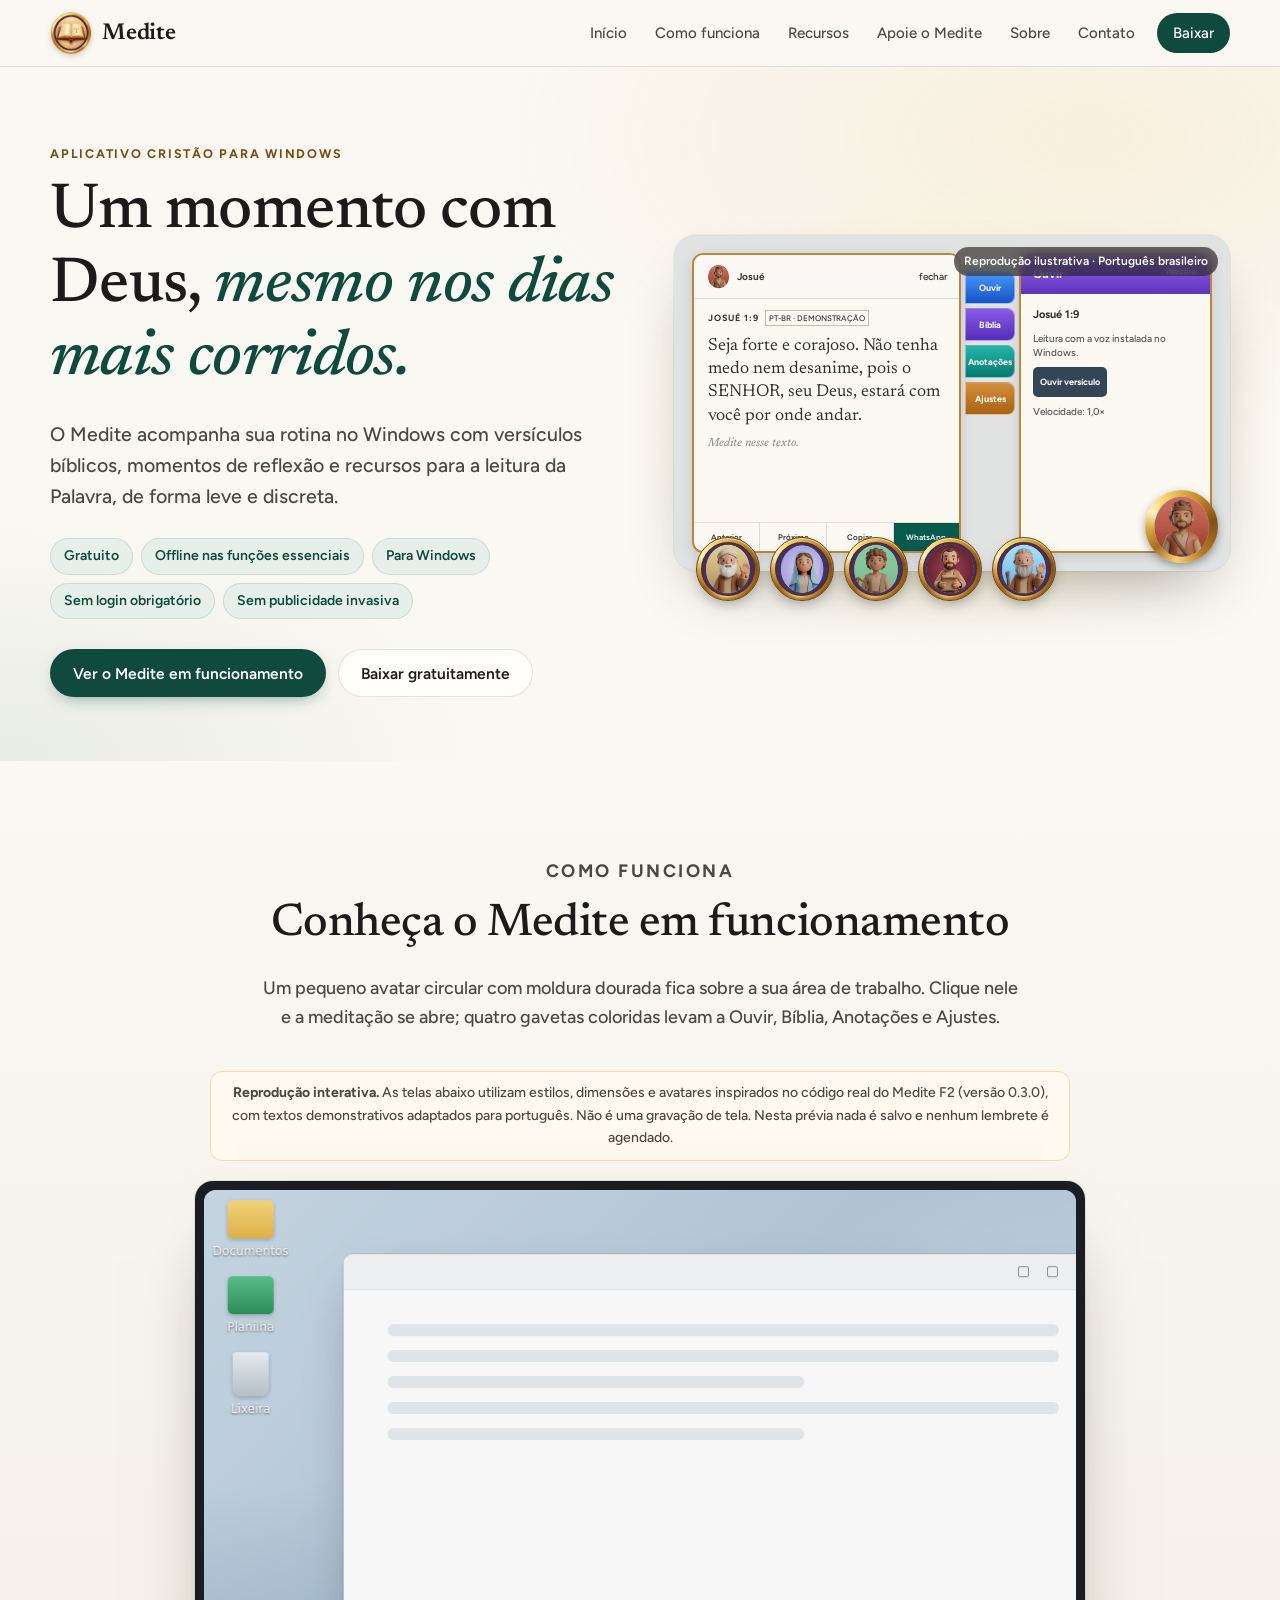
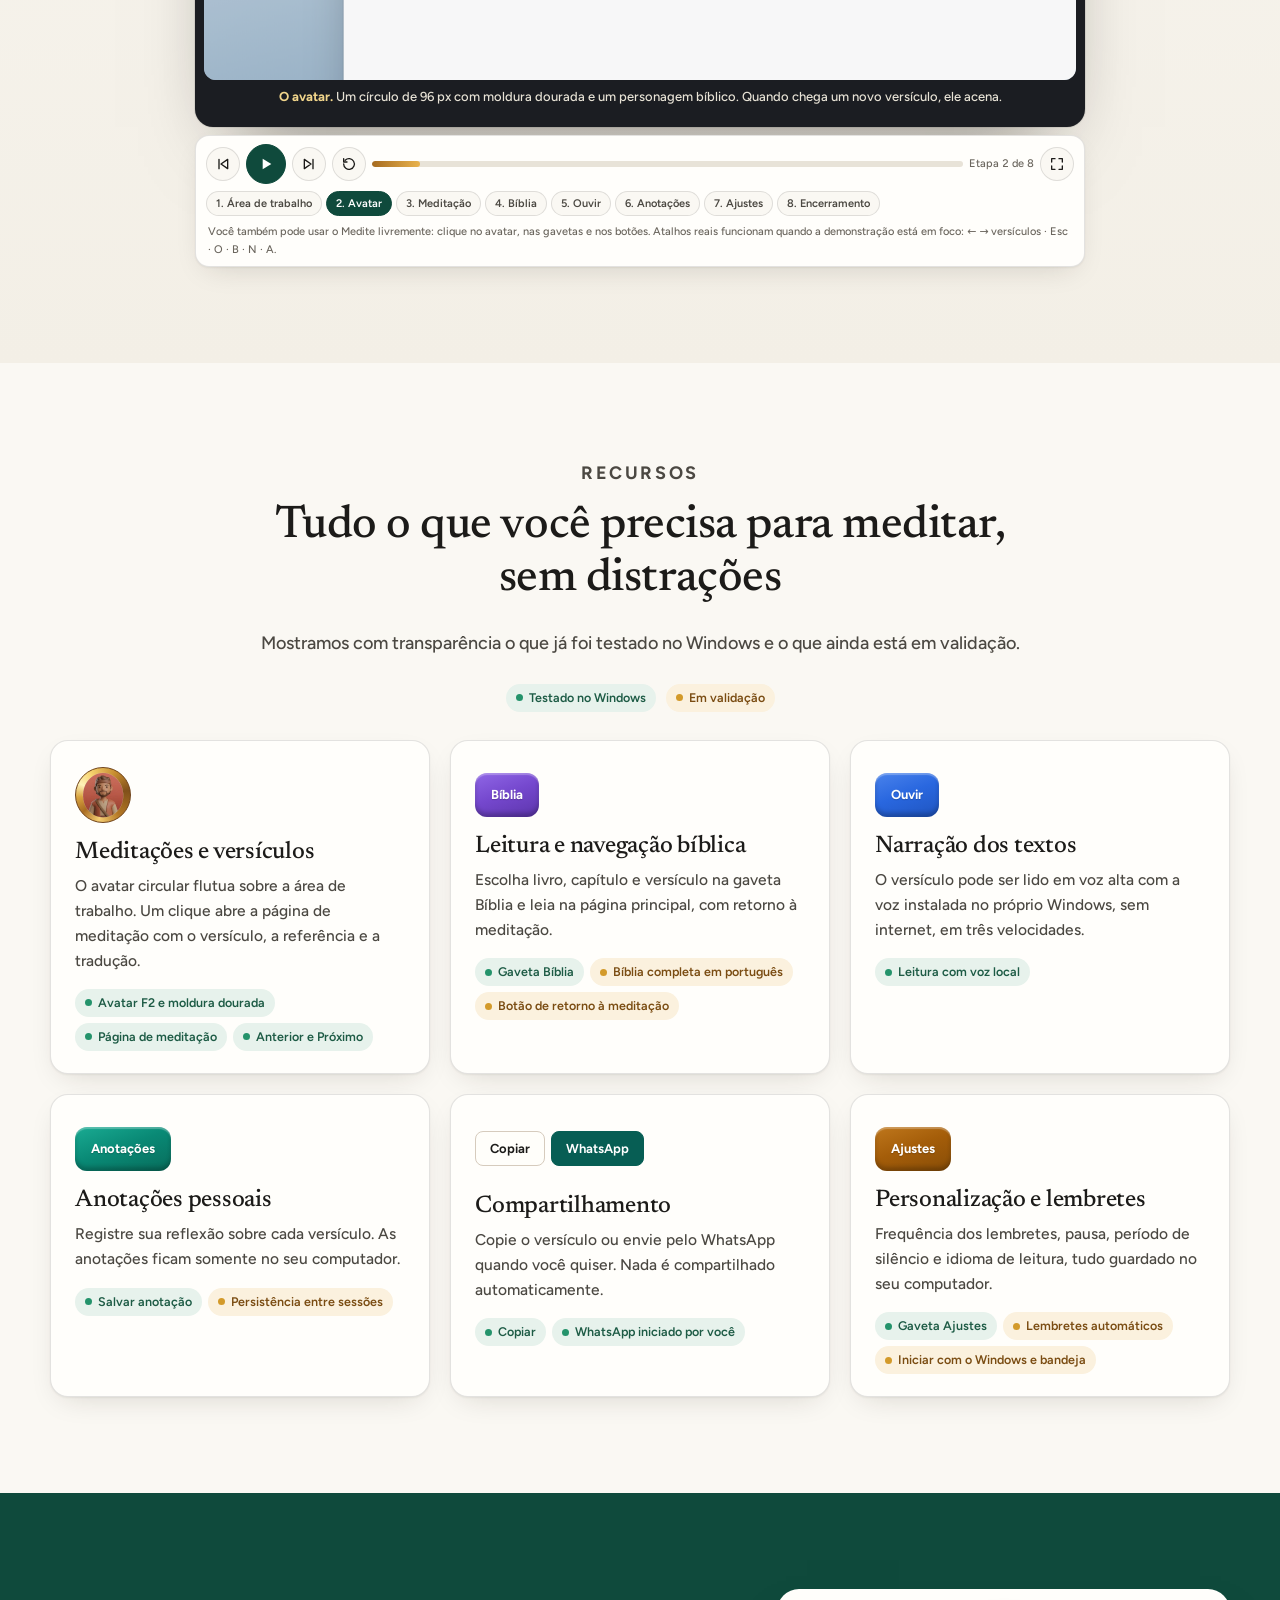
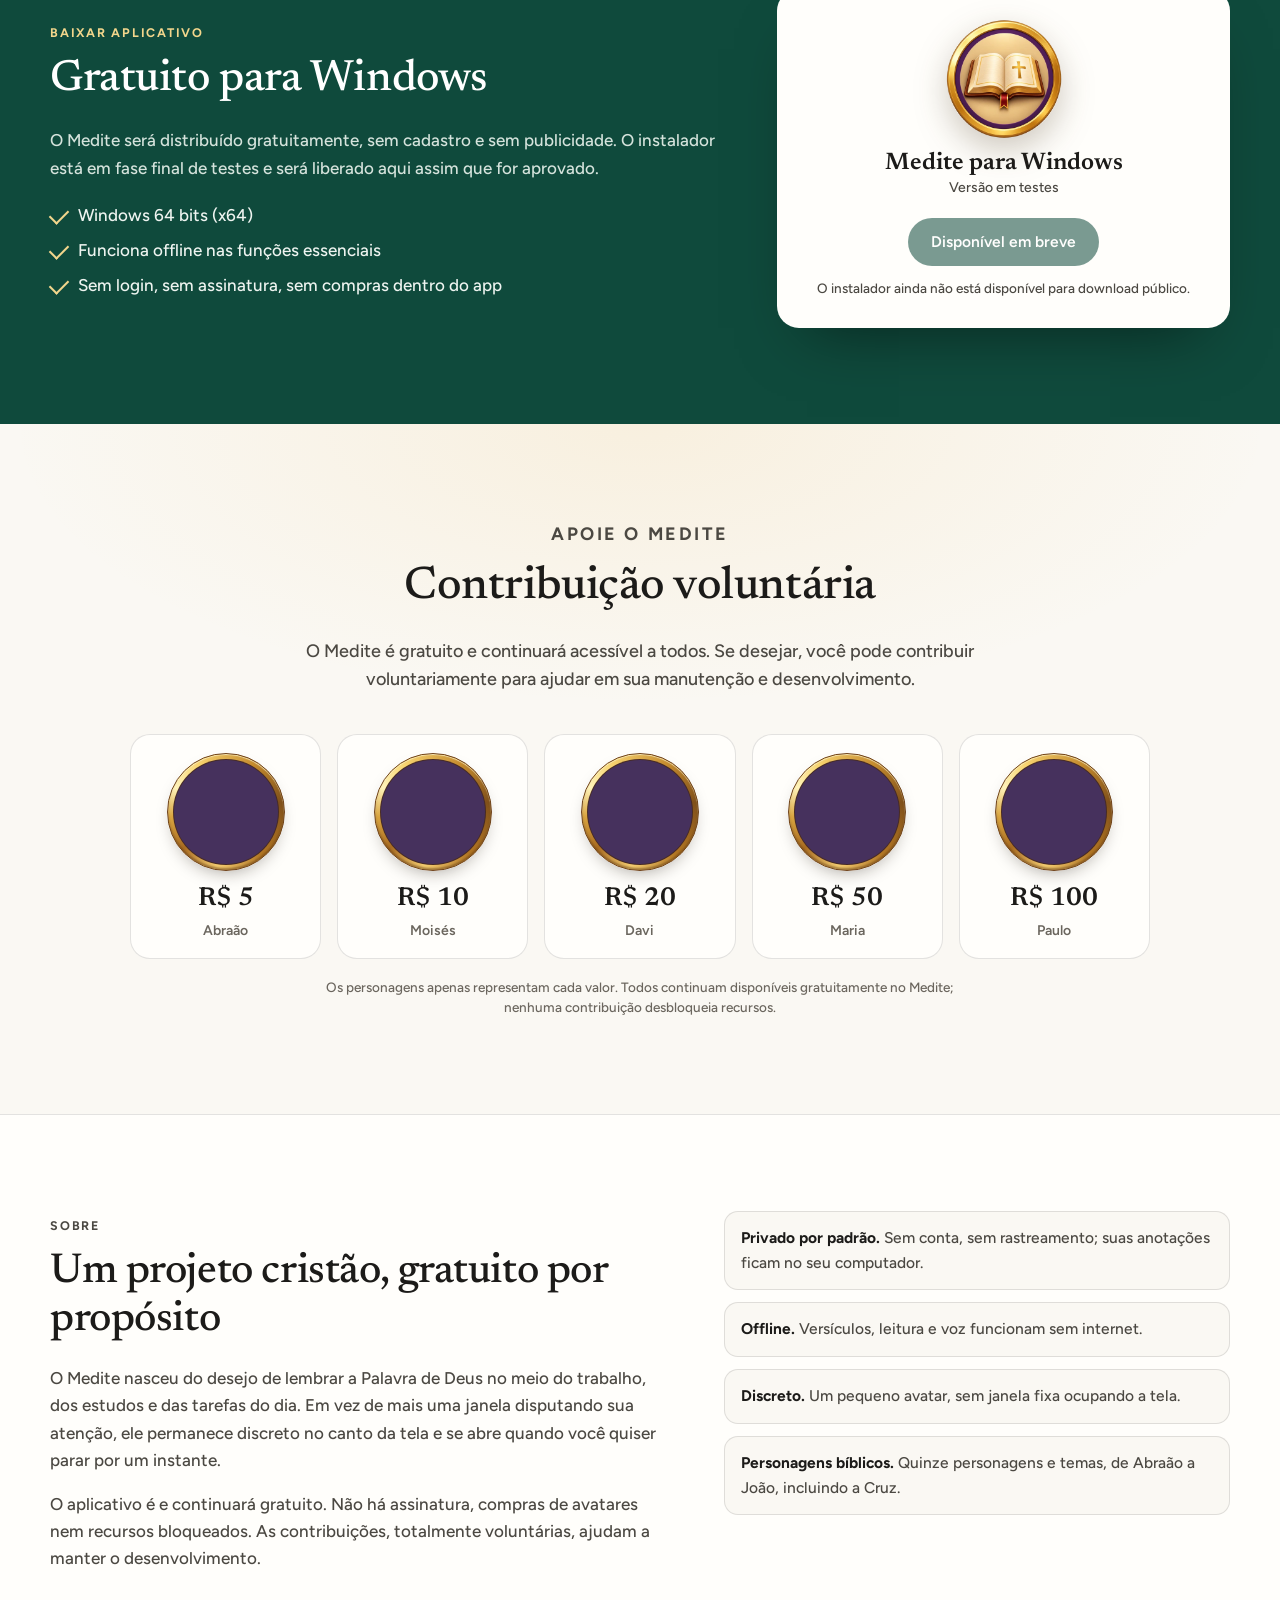
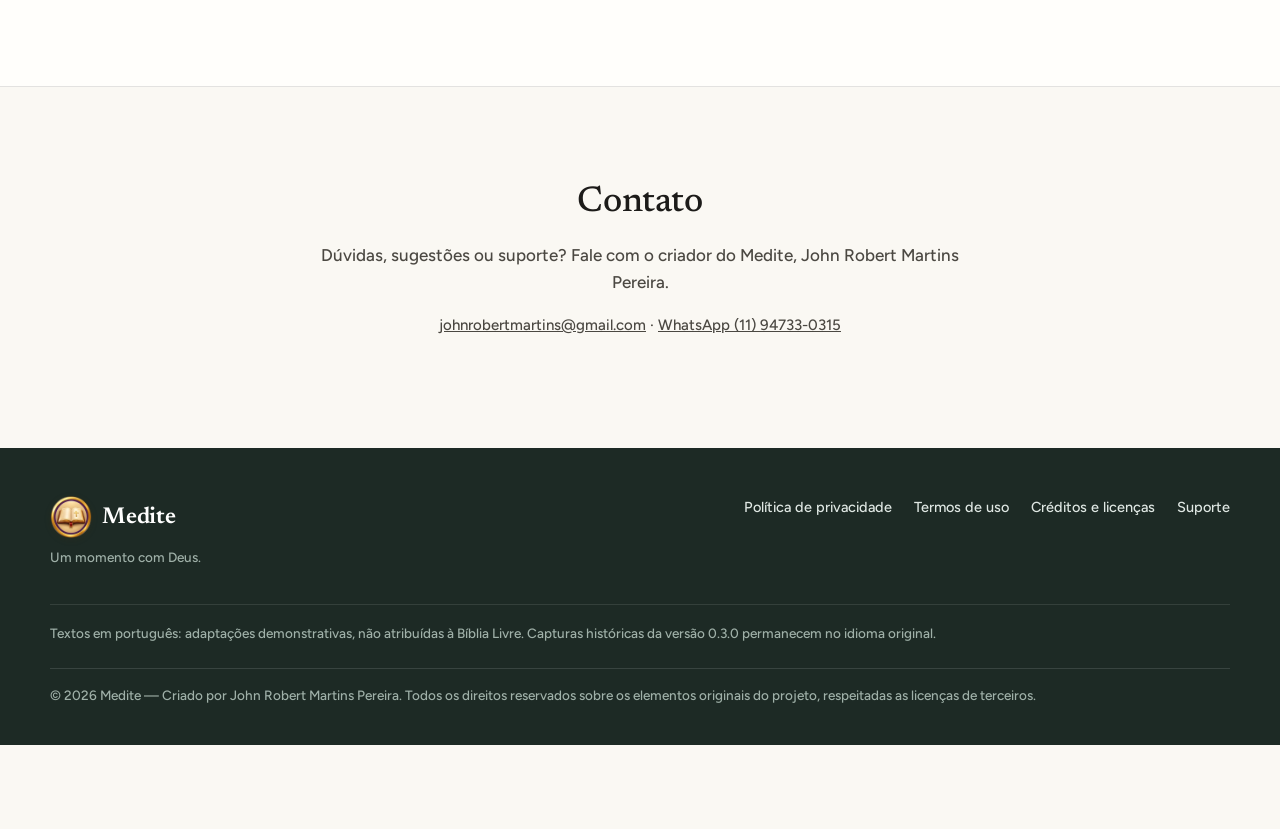
==== baixar/index.html @ 4b74a592 "feat(site): atalho /baixar/ para seção de download sem ativar instalador" ====
<!doctype html>
<html lang="pt-BR">
<head>
<meta charset="utf-8">
<meta name="viewport" content="width=device-width,initial-scale=1">
<meta name="robots" content="noindex,follow">
<title>Baixar Medite — Aplicativo gratuito para Windows</title>
<meta http-equiv="refresh" content="0;url=../#download">
<link rel="canonical" href="https://john-notebook-brasil.github.io/medite-site/#download">
<style>body{font-family:system-ui,sans-serif;max-width:38rem;margin:12vh auto;padding:1rem;color:#26312b;background:#faf8f2}a{color:#105342;font-weight:650}</style>
</head>
<body>
<h1>Baixar Medite</h1>
<p>Você será encaminhado para a página oficial de download do Medite.</p>
<p><a href="../#download">Abrir a página de download do Medite</a></p>
</body>
</html>
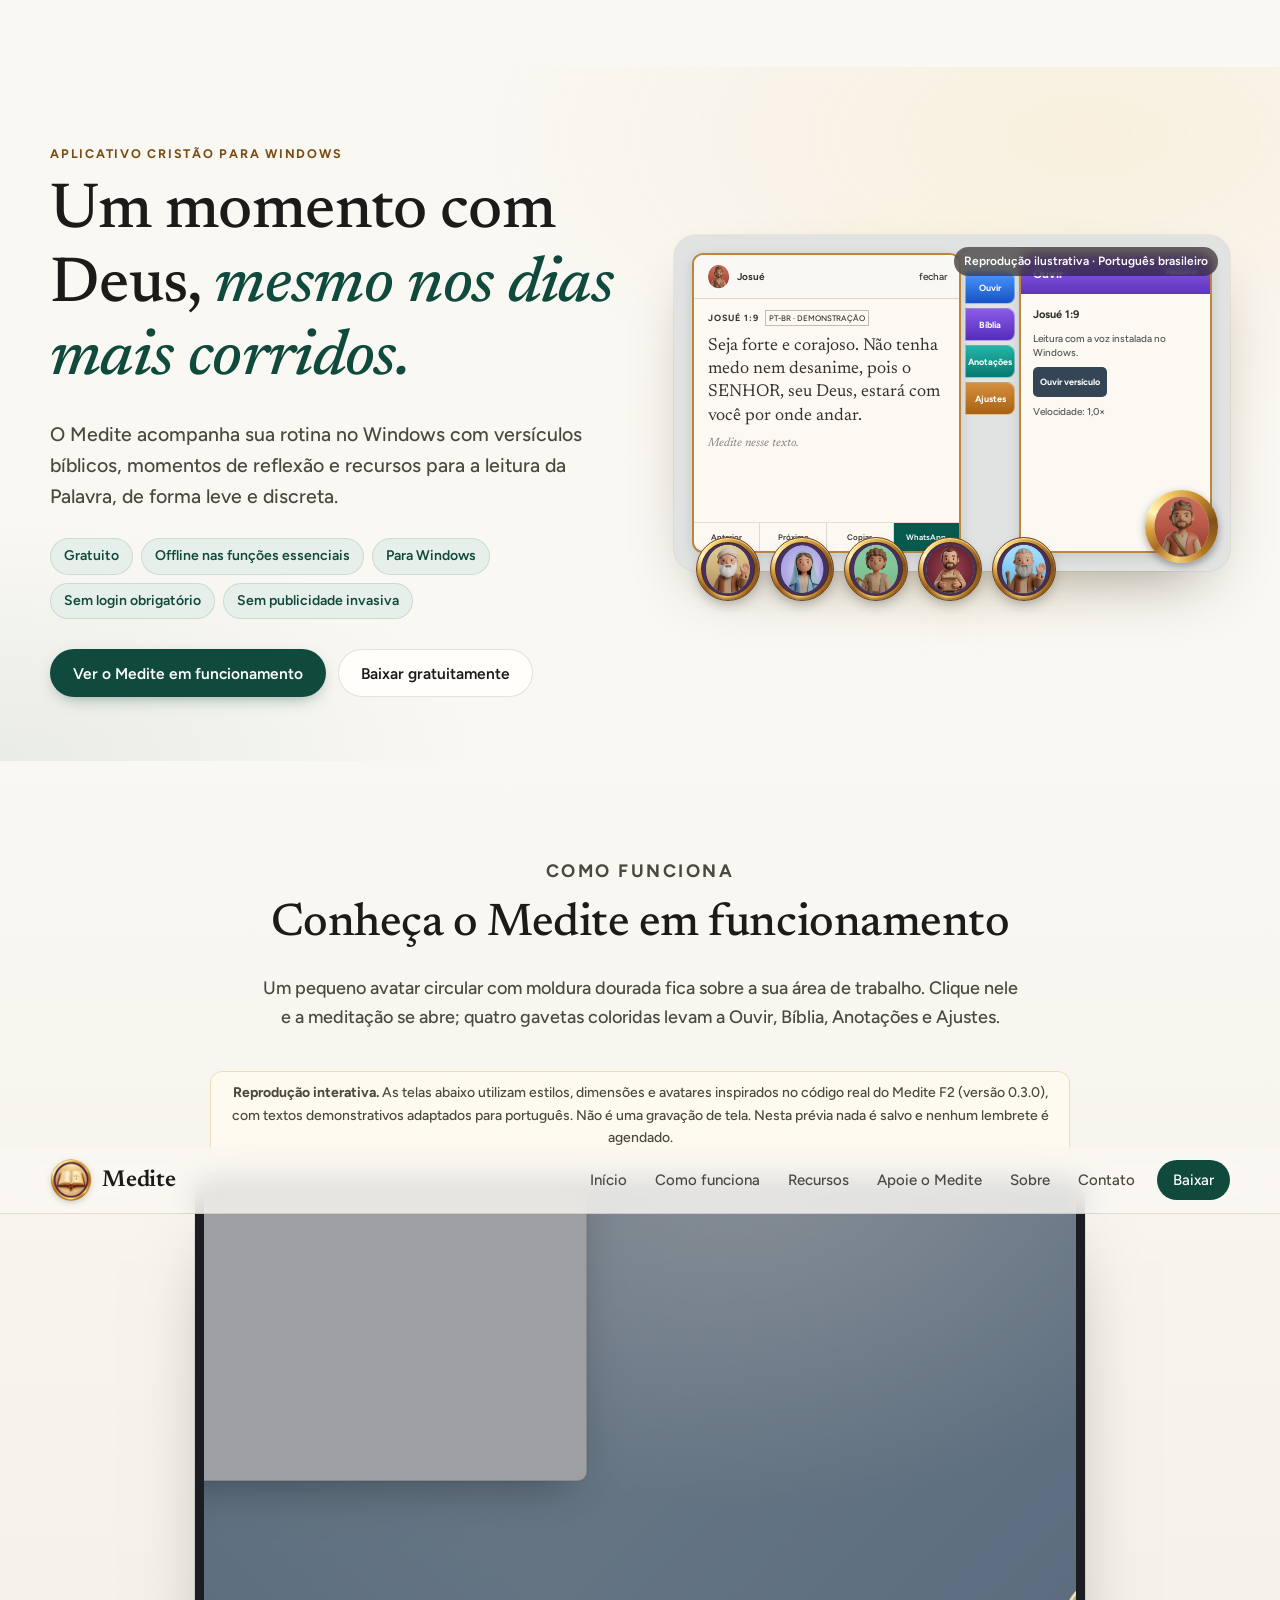
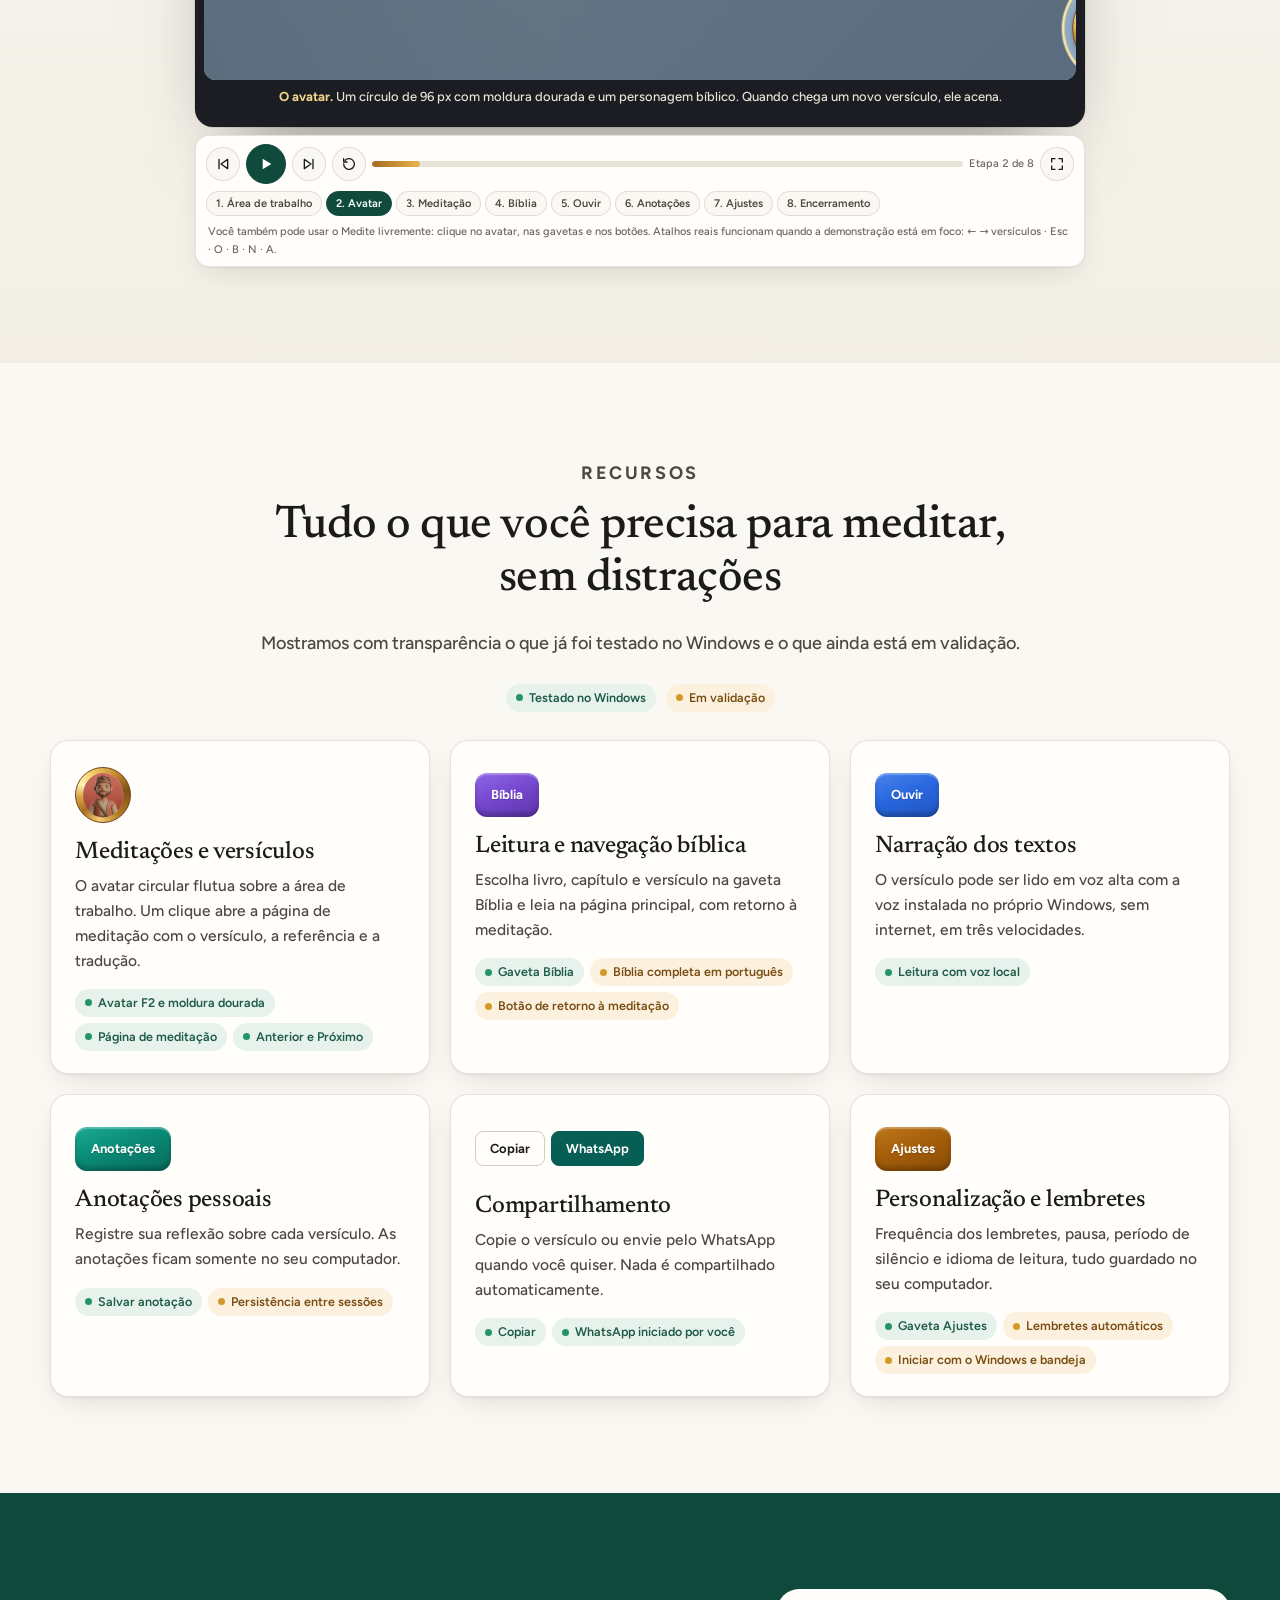
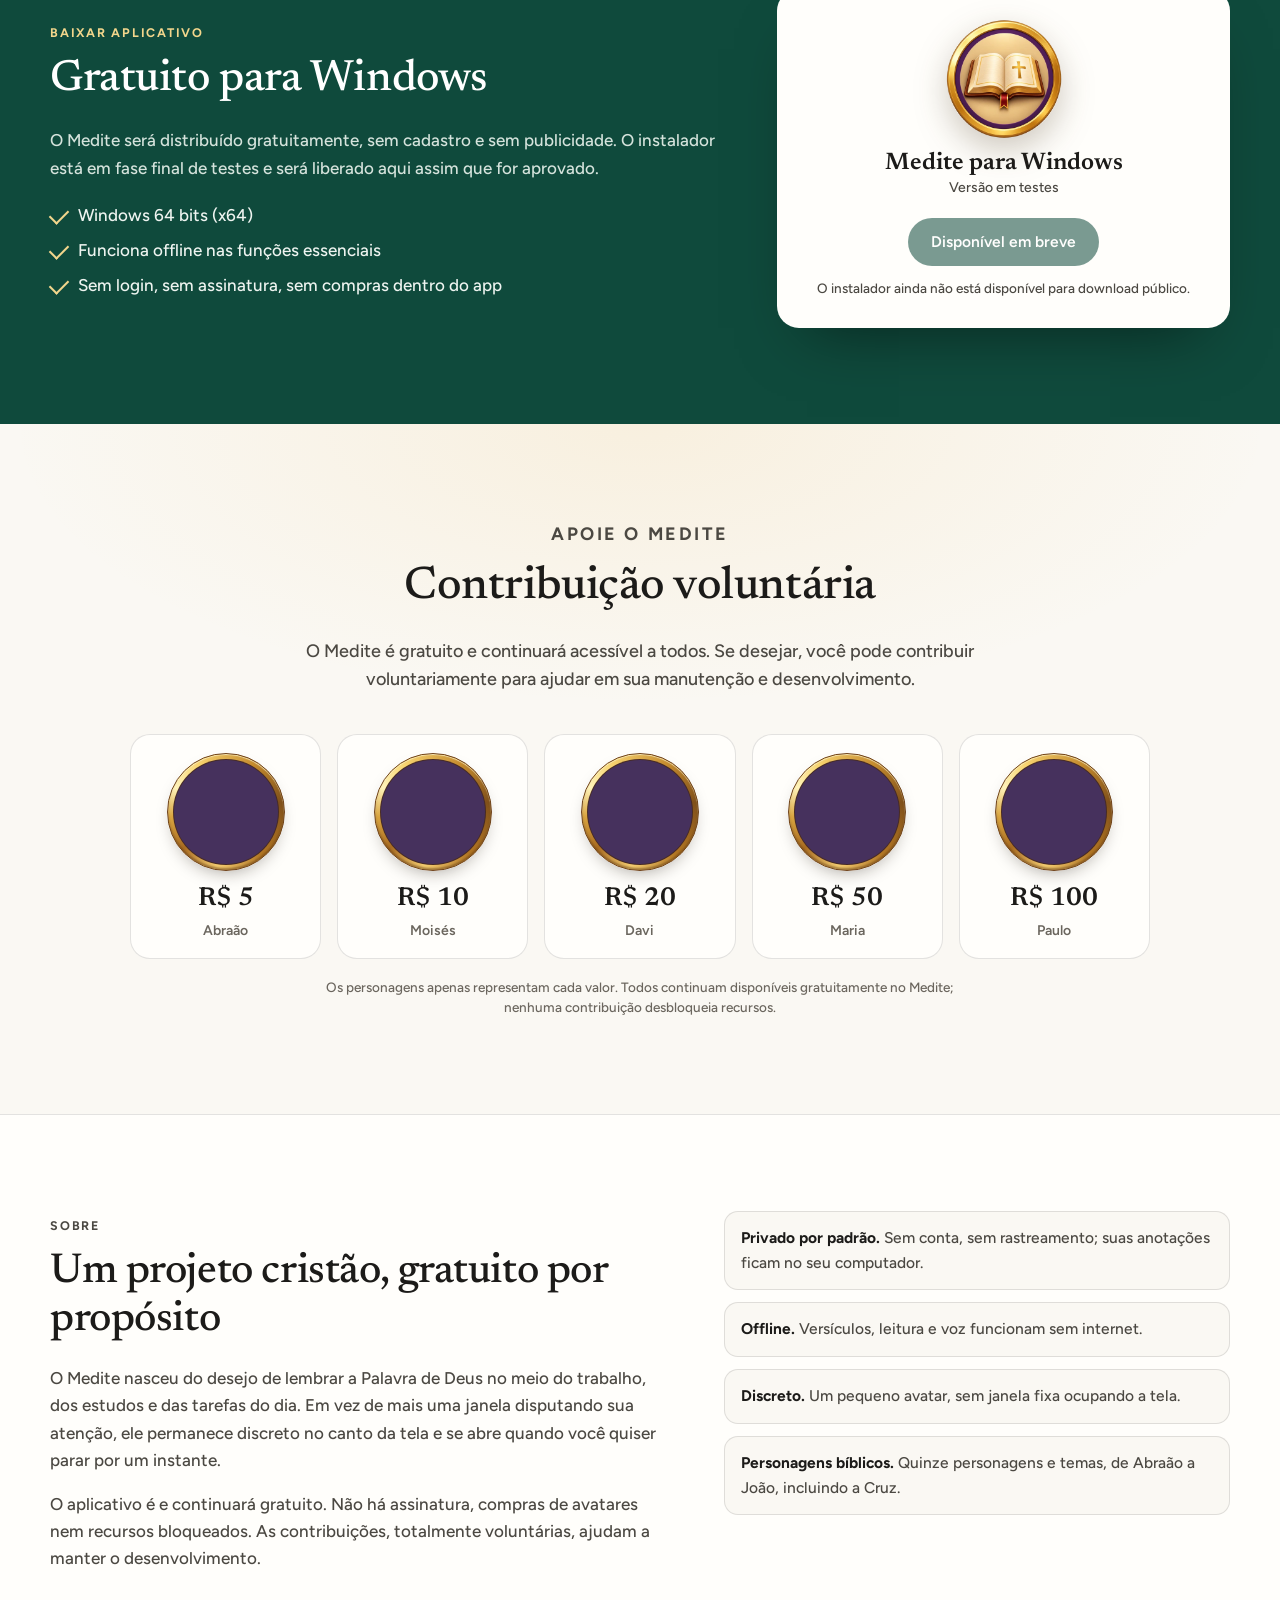
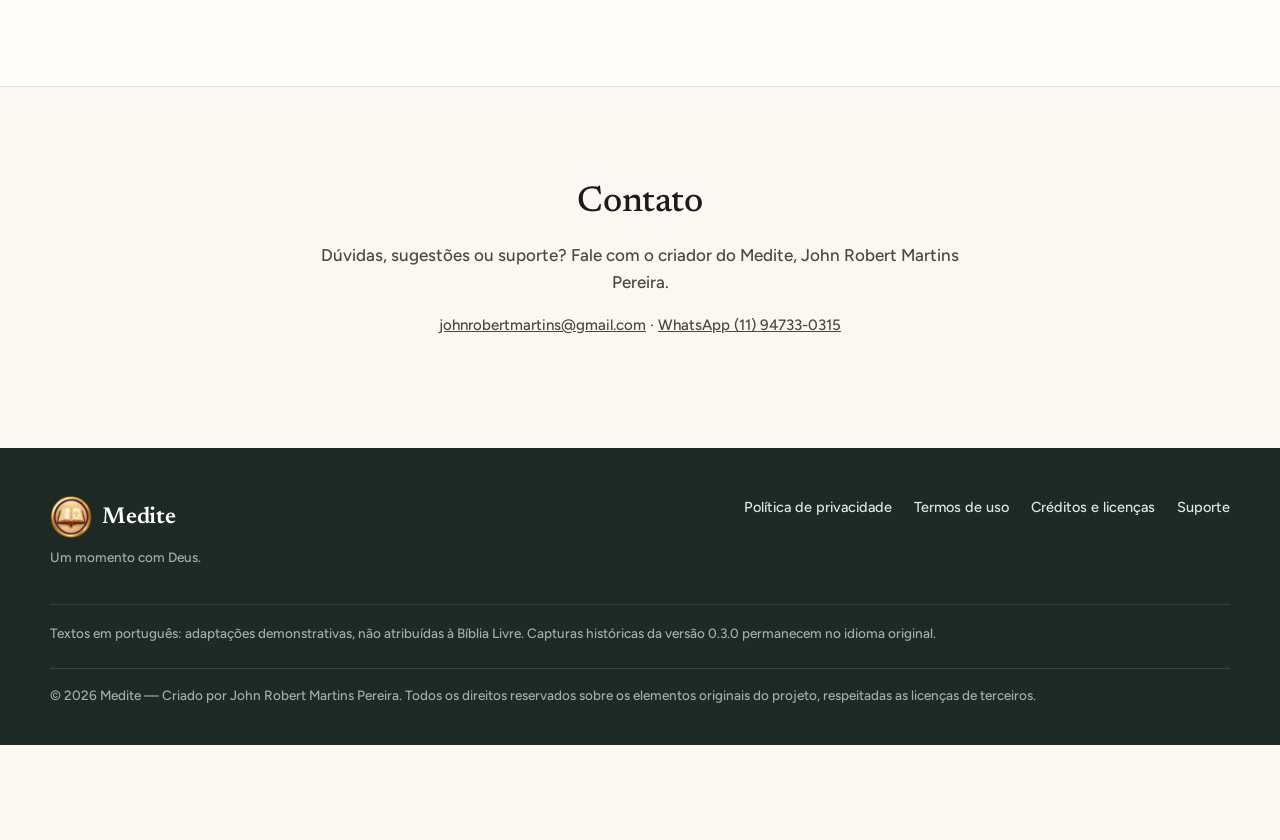
==== commit 74de251f: "ux(site): preparar prévia WhatsApp com título e logo Medite" ====
--- a/baixar/index.html
+++ b/baixar/index.html
@@ -4,6 +4,14 @@
 <meta charset="utf-8">
 <meta name="viewport" content="width=device-width,initial-scale=1">
 <meta name="robots" content="noindex,follow">
+<meta name="description" content="Medite — um momento com Deus. Aplicativo bíblico gratuito e offline para Windows.">
+<meta property="og:type" content="website">
+<meta property="og:site_name" content="Medite">
+<meta property="og:title" content="Medite — Um momento com Deus">
+<meta property="og:description" content="Conheça o aplicativo bíblico gratuito para Windows. Um convite à reflexão, todos os dias.">
+<meta property="og:image" content="https://john-notebook-brasil.github.io/medite-site/assets/img/medite-logo-384.webp">
+<meta property="og:url" content="https://john-notebook-brasil.github.io/medite-site/baixar/">
+<meta name="twitter:card" content="summary">
 <title>Baixar Medite — Aplicativo gratuito para Windows</title>
 <meta http-equiv="refresh" content="0;url=../#download">
 <link rel="canonical" href="https://john-notebook-brasil.github.io/medite-site/#download">
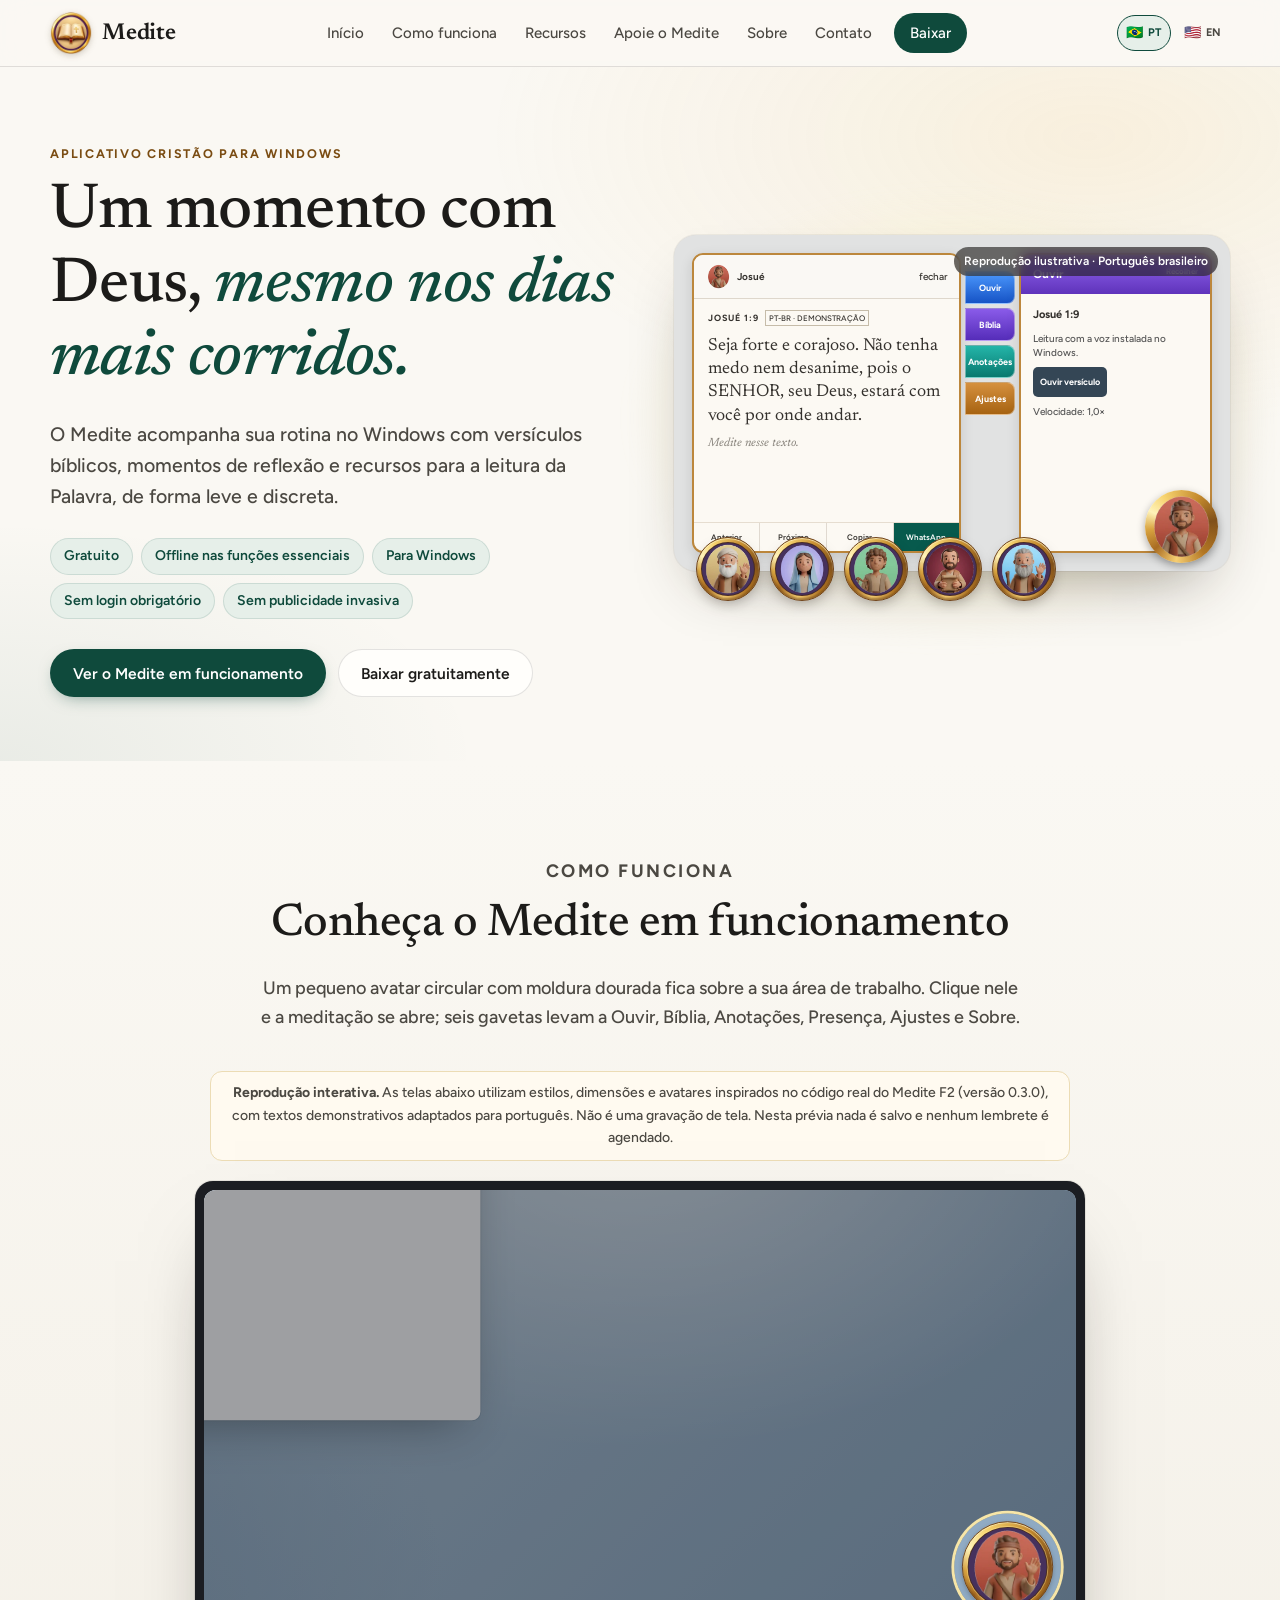
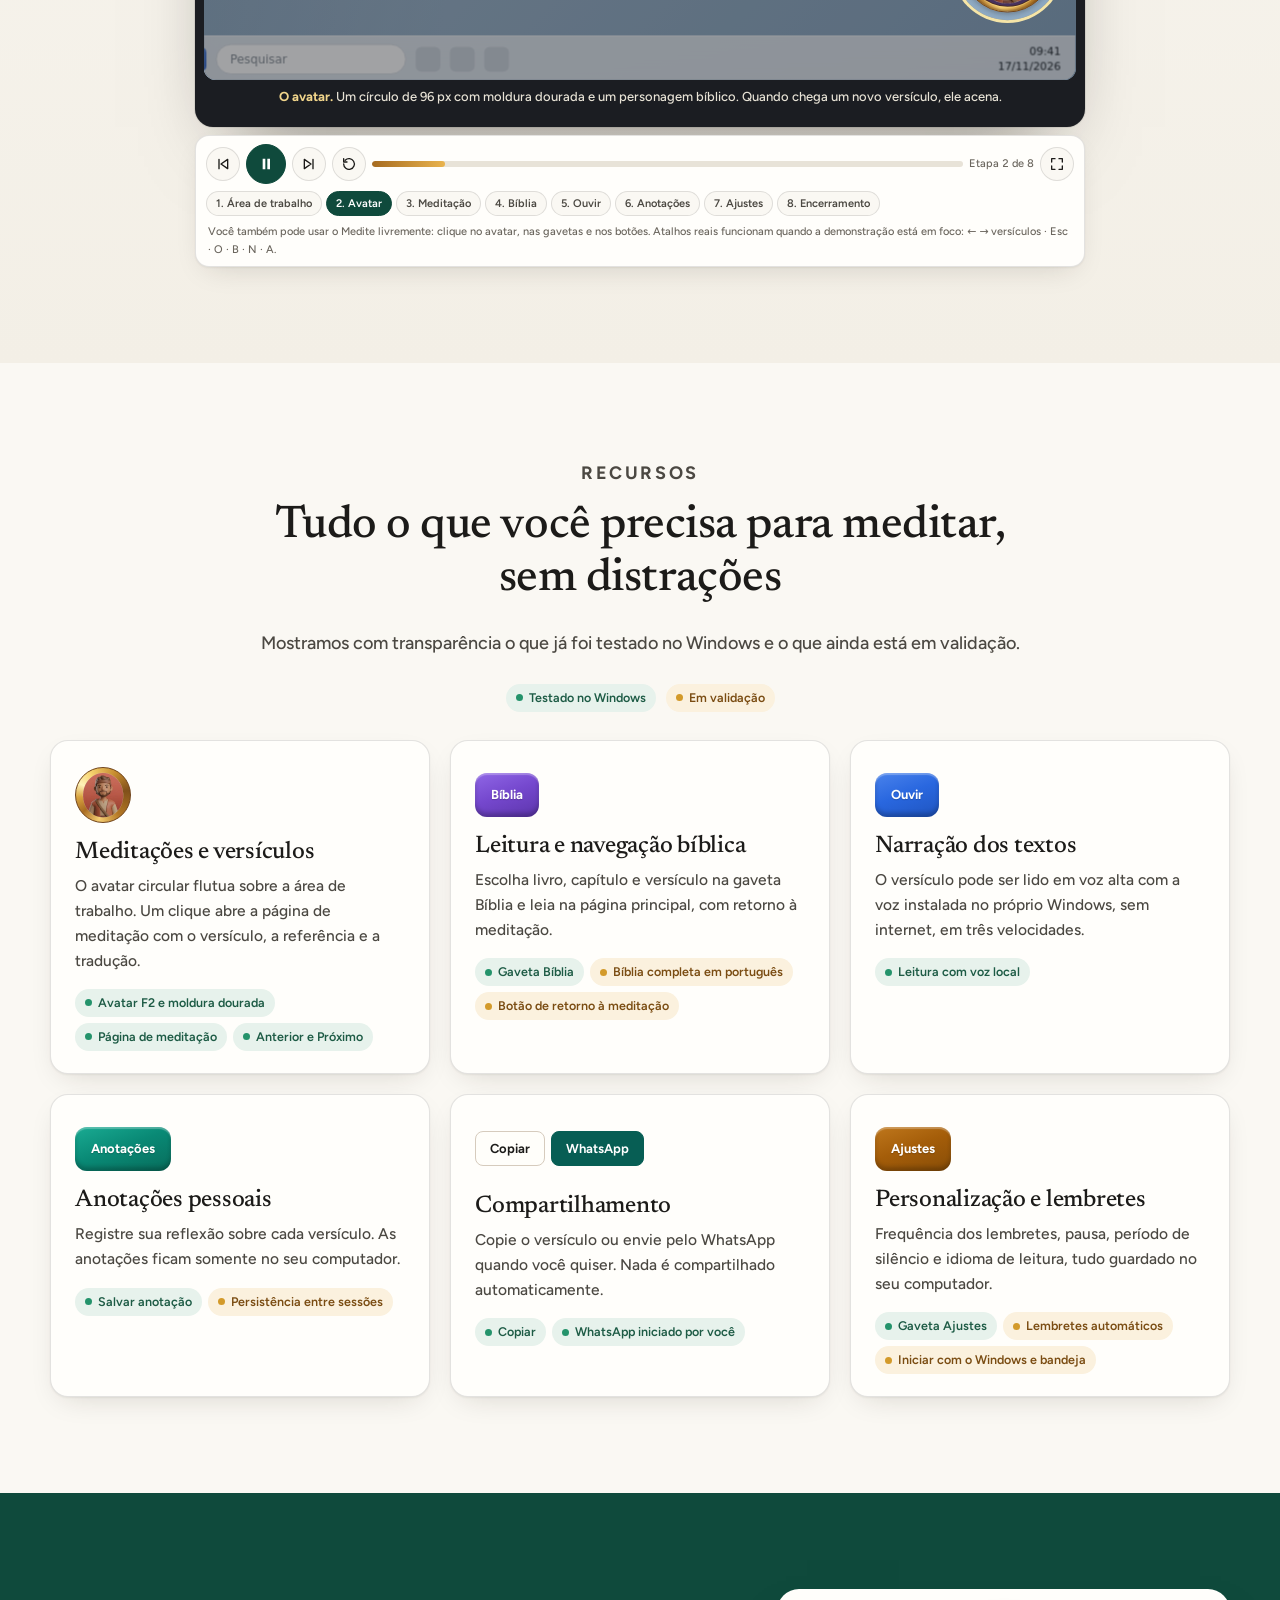
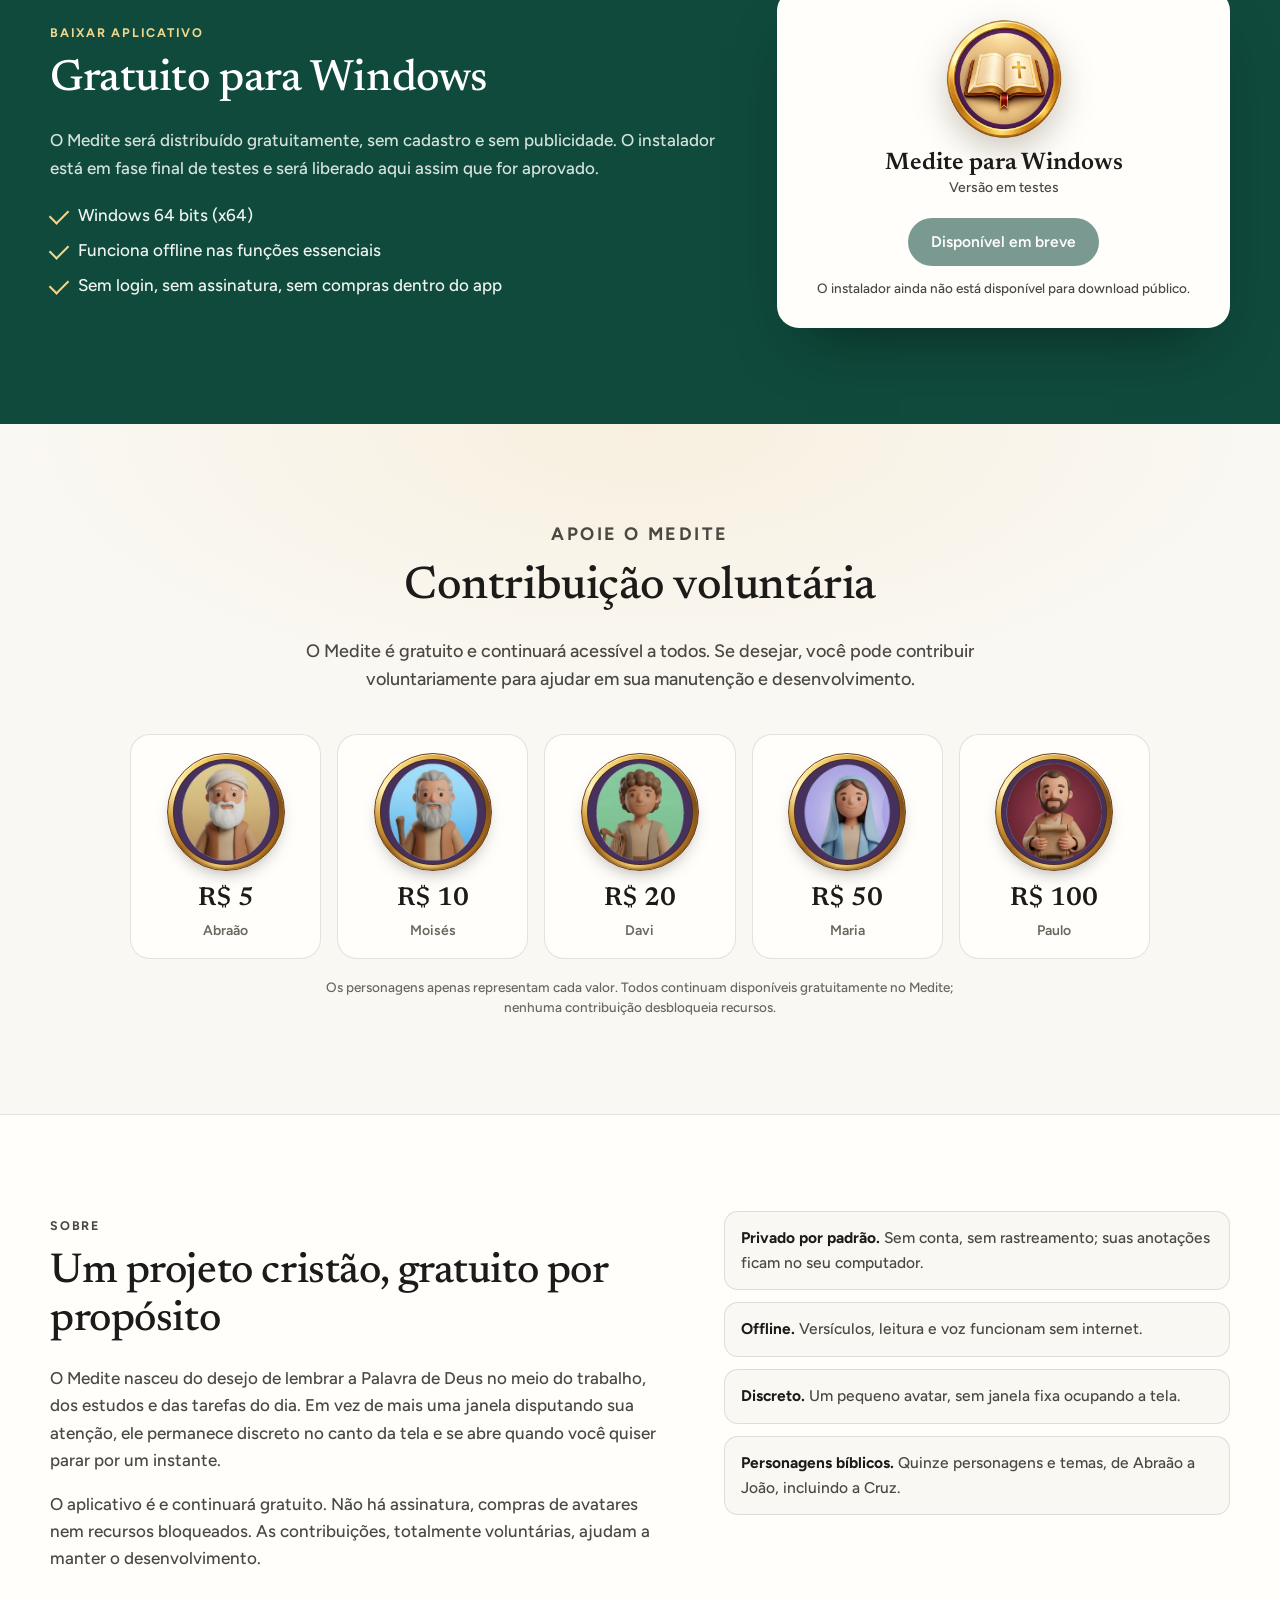
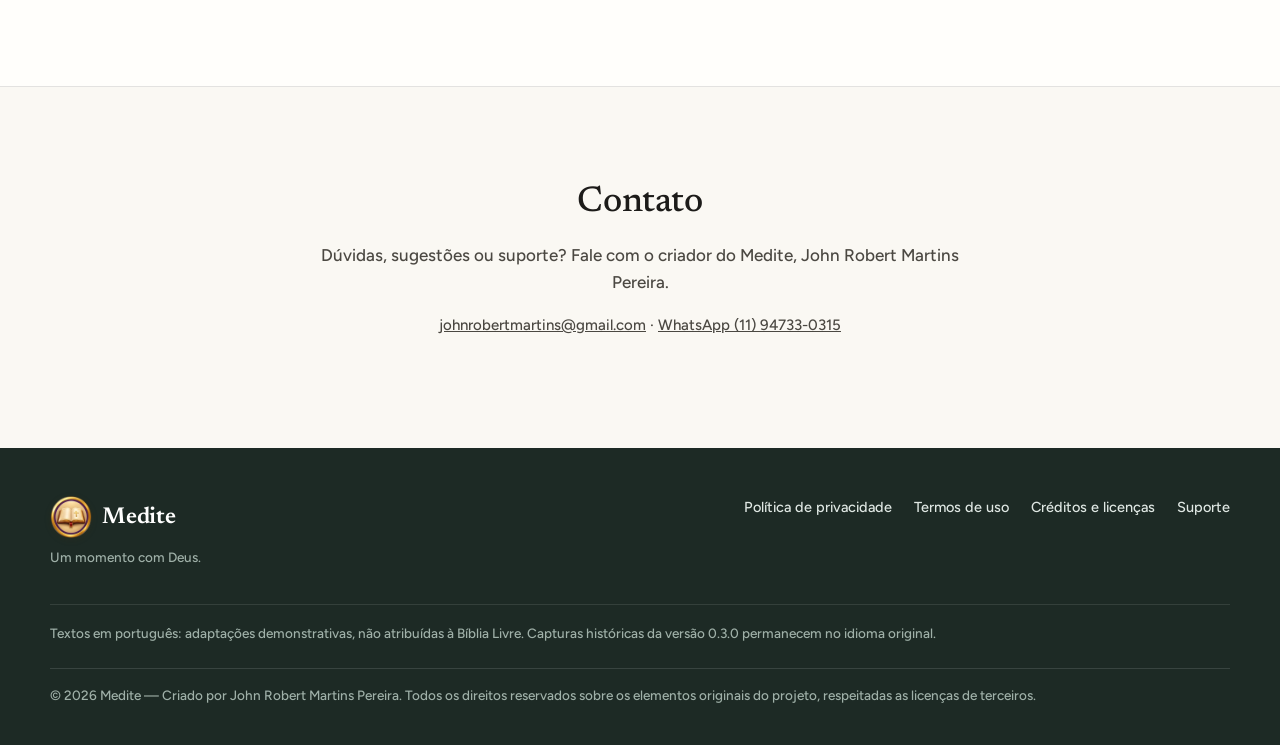
==== commit 90ff0060: "feat(site): preserve site language through /baixar/ share link" ====
--- a/baixar/index.html
+++ b/baixar/index.html
@@ -13,13 +13,16 @@
 <meta property="og:url" content="https://john-notebook-brasil.github.io/medite-site/baixar/">
 <meta name="twitter:card" content="summary">
 <title>Baixar Medite — Aplicativo gratuito para Windows</title>
-<meta http-equiv="refresh" content="0;url=../#download">
+<script>
+(function(){var lang=new URLSearchParams(location.search).get("lang");try{if(lang!=="en"&&lang!=="pt")lang=localStorage.getItem("medite.site.language")==="en"?"en":"pt"}catch(_){lang="pt"}location.replace("../?lang="+(lang==="en"?"en":"pt")+"#download")})();
+</script>
 <link rel="canonical" href="https://john-notebook-brasil.github.io/medite-site/#download">
 <style>body{font-family:system-ui,sans-serif;max-width:38rem;margin:12vh auto;padding:1rem;color:#26312b;background:#faf8f2}a{color:#105342;font-weight:650}</style>
 </head>
 <body>
 <h1>Baixar Medite</h1>
 <p>Você será encaminhado para a página oficial de download do Medite.</p>
-<p><a href="../#download">Abrir a página de download do Medite</a></p>
+<p><a href="../?lang=pt#download" hreflang="pt-BR">Abrir a página de download (Português)</a></p>
+<p><a href="../?lang=en#download" hreflang="en-US">Open the download page (English)</a></p>
 </body>
 </html>
